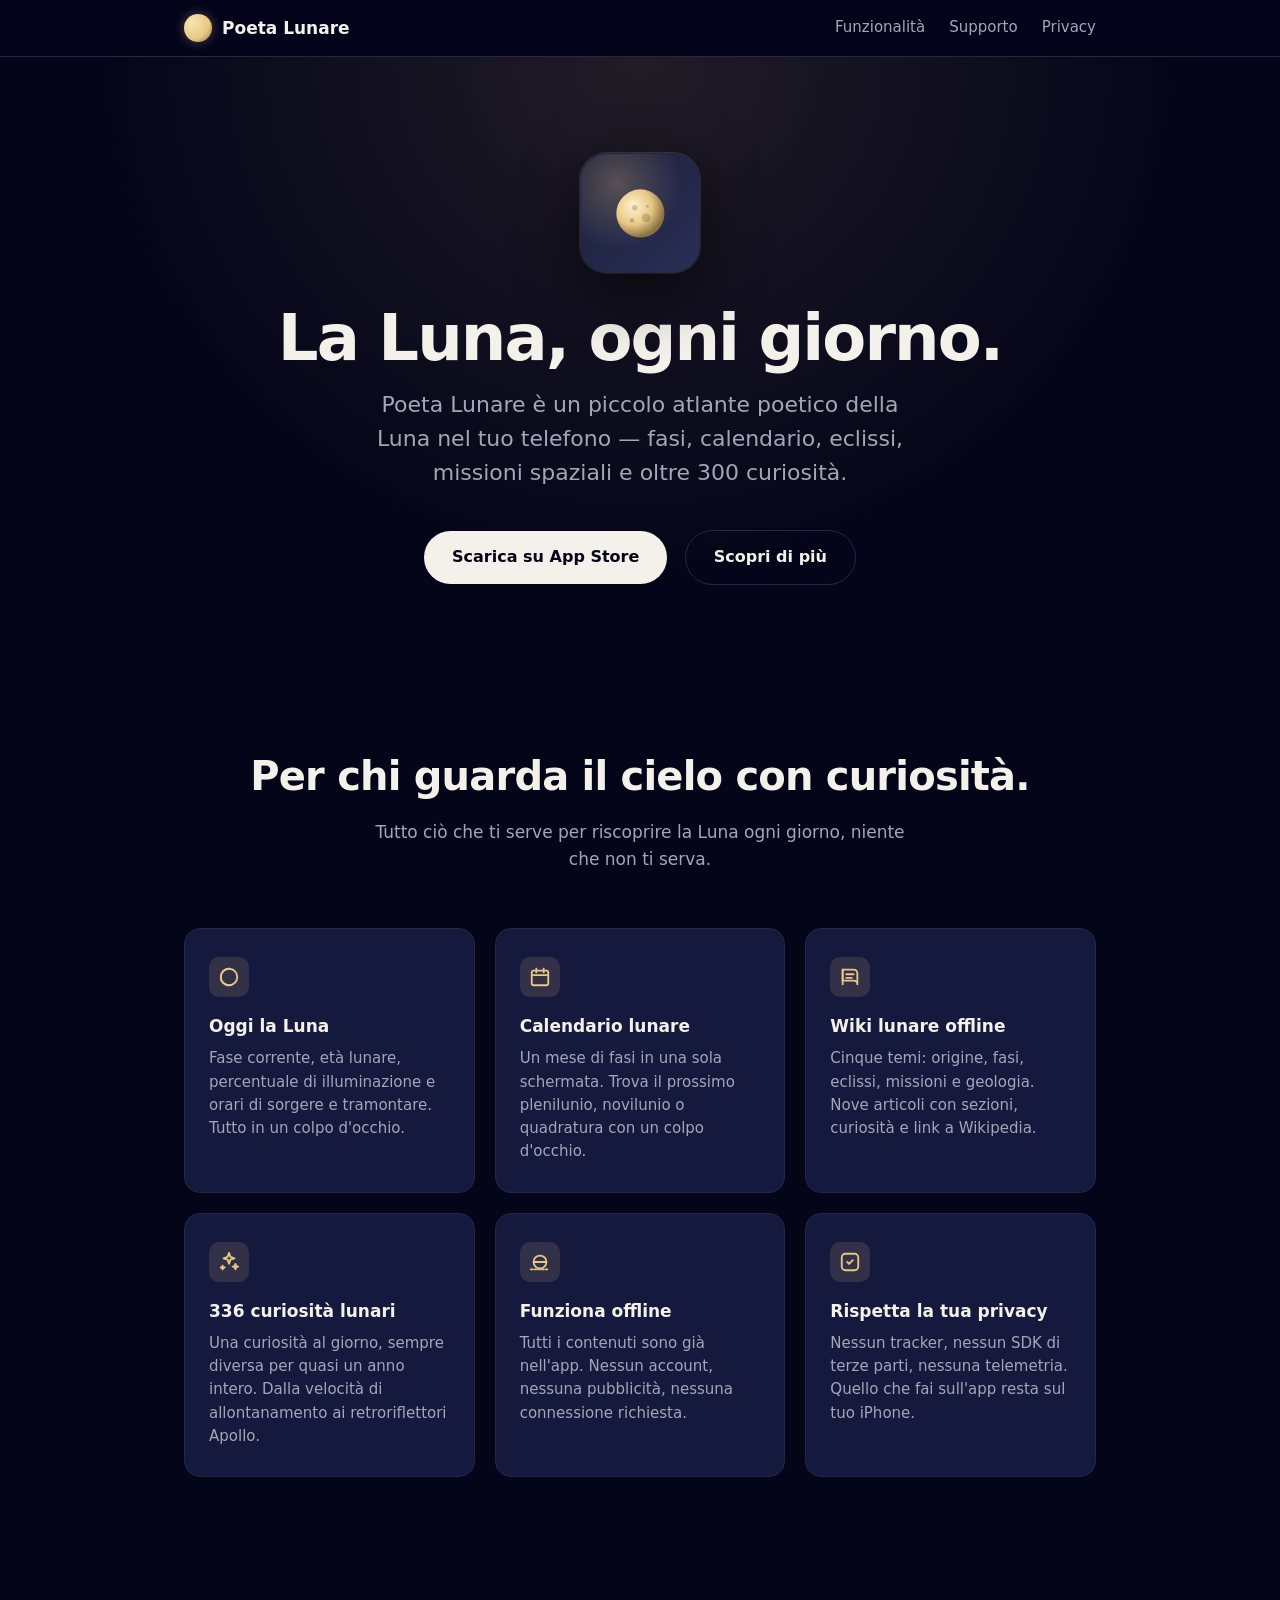
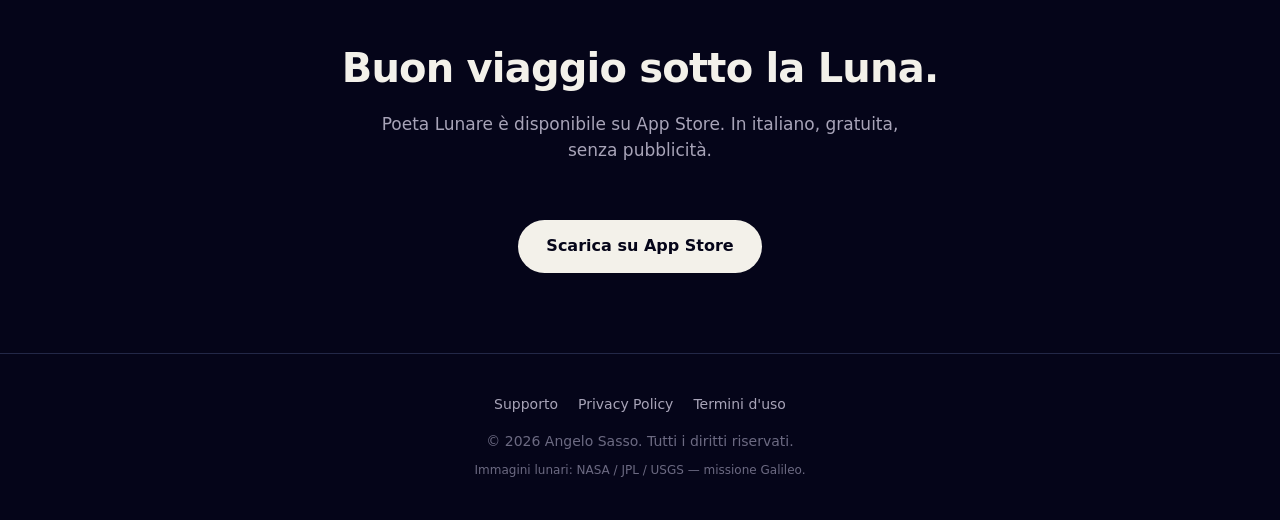
==== index.html @ 9d927cf0 "Add files via upload" ====
<!DOCTYPE html>
<html lang="it">
<head>
  <meta charset="utf-8">
  <meta name="viewport" content="width=device-width,initial-scale=1">
  <meta name="theme-color" content="#050519">
  <title>Poeta Lunare — La Luna ogni giorno nel tuo telefono</title>
  <meta name="description" content="Poeta Lunare è il tuo taccuino quotidiano sulla Luna: fasi, calendario, eclissi, missioni e oltre 300 curiosità. Tutto offline, sempre in italiano.">
  <meta property="og:title" content="Poeta Lunare">
  <meta property="og:description" content="Un piccolo atlante poetico della Luna nel tuo telefono — calendario, fasi, eclissi, missioni e oltre 300 curiosità lunari.">
  <meta property="og:type" content="website">
  <link rel="icon" href="data:image/svg+xml,%3Csvg xmlns='http://www.w3.org/2000/svg' viewBox='0 0 100 100'%3E%3Crect width='100' height='100' rx='22' fill='%23050519'/%3E%3Ccircle cx='50' cy='50' r='28' fill='%23e8c785'/%3E%3Ccircle cx='62' cy='44' r='28' fill='%23050519'/%3E%3C/svg%3E">
  <link rel="stylesheet" href="style.css">
</head>
<body>

  <!-- NAV -->
  <nav class="navbar">
    <div class="navbar-inner">
      <a href="/" class="brand">
        <span class="brand-mark" aria-hidden="true"></span>
        Poeta Lunare
      </a>
      <div class="nav-links">
        <a href="#features">Funzionalità</a>
        <a href="support.html">Supporto</a>
        <a href="privacy.html">Privacy</a>
      </div>
    </div>
  </nav>

  <!-- HERO -->
  <header class="hero">
    <div class="hero-icon" aria-hidden="true">
      <svg viewBox="0 0 100 100" fill="none" xmlns="http://www.w3.org/2000/svg">
        <defs>
          <radialGradient id="moonGlow" cx="35%" cy="35%" r="65%">
            <stop offset="0%" stop-color="#fff3cd"/>
            <stop offset="60%" stop-color="#e8c785"/>
            <stop offset="100%" stop-color="#8a7340"/>
          </radialGradient>
        </defs>
        <circle cx="50" cy="50" r="34" fill="url(#moonGlow)"/>
        <circle cx="42" cy="42" r="4" fill="#0a0a1d" opacity="0.20"/>
        <circle cx="58" cy="56" r="6" fill="#0a0a1d" opacity="0.18"/>
        <circle cx="38" cy="60" r="3" fill="#0a0a1d" opacity="0.22"/>
        <circle cx="60" cy="40" r="2" fill="#0a0a1d" opacity="0.20"/>
      </svg>
    </div>
    <h1>La Luna, ogni giorno.</h1>
    <p class="tagline">
      Poeta Lunare è un piccolo atlante poetico della Luna nel tuo telefono — fasi, calendario, eclissi, missioni spaziali e oltre 300 curiosità.
    </p>
    <a href="#download" class="cta">
      Scarica su App Store
    </a>
    <a href="#features" class="cta cta-secondary">Scopri di più</a>
  </header>

  <!-- FEATURES -->
  <section id="features">
    <div class="container">
      <h2 class="section-title">Per chi guarda il cielo con curiosità.</h2>
      <p class="section-subtitle">
        Tutto ciò che ti serve per riscoprire la Luna ogni giorno, niente che non ti serva.
      </p>

      <div class="features">

        <div class="feature">
          <div class="feature-icon">
            <svg width="22" height="22" viewBox="0 0 24 24" fill="none" stroke="currentColor" stroke-width="2" stroke-linecap="round" stroke-linejoin="round">
              <circle cx="12" cy="12" r="9"/>
              <path d="M12 3a9 9 0 0 0 0 18 9 9 0 0 1 0-18z" fill="currentColor"/>
            </svg>
          </div>
          <h3>Oggi la Luna</h3>
          <p>Fase corrente, età lunare, percentuale di illuminazione e orari di sorgere e tramontare. Tutto in un colpo d'occhio.</p>
        </div>

        <div class="feature">
          <div class="feature-icon">
            <svg width="22" height="22" viewBox="0 0 24 24" fill="none" stroke="currentColor" stroke-width="2" stroke-linecap="round" stroke-linejoin="round">
              <rect x="3" y="5" width="18" height="16" rx="2"/>
              <path d="M3 10h18"/>
              <path d="M8 3v4M16 3v4"/>
            </svg>
          </div>
          <h3>Calendario lunare</h3>
          <p>Un mese di fasi in una sola schermata. Trova il prossimo plenilunio, novilunio o quadratura con un colpo d'occhio.</p>
        </div>

        <div class="feature">
          <div class="feature-icon">
            <svg width="22" height="22" viewBox="0 0 24 24" fill="none" stroke="currentColor" stroke-width="2" stroke-linecap="round" stroke-linejoin="round">
              <path d="M4 4h12a4 4 0 0 1 4 4v12a4 4 0 0 0-4-4H4z"/>
              <path d="M4 4v16"/>
              <path d="M8 9h8M8 13h6"/>
            </svg>
          </div>
          <h3>Wiki lunare offline</h3>
          <p>Cinque temi: origine, fasi, eclissi, missioni e geologia. Nove articoli con sezioni, curiosità e link a Wikipedia.</p>
        </div>

        <div class="feature">
          <div class="feature-icon">
            <svg width="22" height="22" viewBox="0 0 24 24" fill="none" stroke="currentColor" stroke-width="2" stroke-linecap="round" stroke-linejoin="round">
              <path d="M12 2l1.5 4.5L18 8l-4.5 1.5L12 14l-1.5-4.5L6 8l4.5-1.5z"/>
              <path d="M19 14l0.8 2.4L22 17l-2.2 0.6L19 20l-0.8-2.4L16 17l2.2-0.6z"/>
              <path d="M5 16l0.6 1.8L7.4 18l-1.8 0.6L5 20l-0.6-1.4L3 18l1.6-0.2z"/>
            </svg>
          </div>
          <h3>336 curiosità lunari</h3>
          <p>Una curiosità al giorno, sempre diversa per quasi un anno intero. Dalla velocità di allontanamento ai retroriflettori Apollo.</p>
        </div>

        <div class="feature">
          <div class="feature-icon">
            <svg width="22" height="22" viewBox="0 0 24 24" fill="none" stroke="currentColor" stroke-width="2" stroke-linecap="round" stroke-linejoin="round">
              <path d="M5 12h14M5 12a7 7 0 0 1 14 0M5 12a7 7 0 0 0 14 0"/>
              <line x1="2" y1="20" x2="22" y2="20" stroke-dasharray="2 2"/>
            </svg>
          </div>
          <h3>Funziona offline</h3>
          <p>Tutti i contenuti sono già nell'app. Nessun account, nessuna pubblicità, nessuna connessione richiesta.</p>
        </div>

        <div class="feature">
          <div class="feature-icon">
            <svg width="22" height="22" viewBox="0 0 24 24" fill="none" stroke="currentColor" stroke-width="2" stroke-linecap="round" stroke-linejoin="round">
              <rect x="3" y="3" width="18" height="18" rx="4"/>
              <path d="M9 12l2 2 4-4"/>
            </svg>
          </div>
          <h3>Rispetta la tua privacy</h3>
          <p>Nessun tracker, nessun SDK di terze parti, nessuna telemetria. Quello che fai sull'app resta sul tuo iPhone.</p>
        </div>

      </div>
    </div>
  </section>

  <!-- DOWNLOAD -->
  <section id="download" style="text-align:center;">
    <div class="container-narrow">
      <h2 class="section-title">Buon viaggio sotto la Luna.</h2>
      <p class="section-subtitle">
        Poeta Lunare è disponibile su App Store. In italiano, gratuita, senza pubblicità.
      </p>
      <a href="#" class="cta" id="appstore-link">
        Scarica su App Store
      </a>
    </div>
  </section>

  <!-- FOOTER -->
  <footer>
    <div class="footer-links">
      <a href="support.html">Supporto</a>
      <a href="privacy.html">Privacy Policy</a>
      <a href="terms.html">Termini d'uso</a>
    </div>
    <div>© 2026 Angelo Sasso. Tutti i diritti riservati.</div>
    <div style="margin-top:8px;font-size:12px;">Immagini lunari: NASA / JPL / USGS — missione Galileo.</div>
  </footer>

</body>
</html>
---- style.css ----
/* Poeta Lunare — shared stylesheet
   Tema dark "cielo notturno". Font di sistema per resa nativa. */

:root {
  --bg:        #050519;
  --bg-soft:   #0a0c25;
  --bg-card:   #15193D;
  --border:    #232847;
  --text:      #f3f1ea;
  --text-dim:  #a8a4b8;
  --text-mute: #6c6a82;
  --accent:    #e8c785;   /* oro chiaro come la Luna piena */
  --accent-2:  #b8c5d6;   /* argento freddo (chiaro di Luna) */
  --accent-3:  #c97a64;   /* rosso "luna di sangue" */
  --radius:    16px;
  --radius-sm: 10px;
}

* { box-sizing: border-box; }

html, body {
  margin: 0;
  padding: 0;
  background: var(--bg);
  color: var(--text);
  font-family: -apple-system, BlinkMacSystemFont, "SF Pro Text",
               "Helvetica Neue", system-ui, sans-serif;
  font-size: 17px;
  line-height: 1.55;
  -webkit-font-smoothing: antialiased;
  -moz-osx-font-smoothing: grayscale;
}

a {
  color: var(--accent);
  text-decoration: none;
  transition: opacity 0.15s ease;
}
a:hover { opacity: 0.75; }

/* ───────────────  Layout  ─────────────── */

.container {
  max-width: 960px;
  margin: 0 auto;
  padding: 0 24px;
}

.container-narrow {
  max-width: 680px;
  margin: 0 auto;
  padding: 0 24px;
}

/* ───────────────  Navbar  ─────────────── */

.navbar {
  position: sticky;
  top: 0;
  z-index: 10;
  background: rgba(5, 5, 25, 0.78);
  backdrop-filter: saturate(180%) blur(20px);
  -webkit-backdrop-filter: saturate(180%) blur(20px);
  border-bottom: 1px solid var(--border);
}

.navbar-inner {
  display: flex;
  align-items: center;
  justify-content: space-between;
  padding: 14px 24px;
  max-width: 960px;
  margin: 0 auto;
}

.brand {
  display: flex;
  align-items: center;
  gap: 10px;
  font-weight: 700;
  font-size: 17px;
  color: var(--text);
}
.brand:hover { opacity: 1; }

.brand-mark {
  width: 28px; height: 28px;
  border-radius: 50%;
  background: radial-gradient(circle at 30% 30%,
                              #f8e5b0,
                              var(--accent) 60%,
                              #8a7340 100%);
  display: inline-flex;
  align-items: center;
  justify-content: center;
  box-shadow: 0 0 12px rgba(232, 199, 133, 0.35);
}

.nav-links {
  display: flex;
  gap: 24px;
  font-size: 15px;
}
.nav-links a {
  color: var(--text-dim);
  font-weight: 500;
}
.nav-links a:hover { color: var(--text); opacity: 1; }

/* ───────────────  Hero  ─────────────── */

.hero {
  padding: 96px 24px 80px;
  text-align: center;
  background: radial-gradient(ellipse at center top,
                              rgba(232, 199, 133, 0.12),
                              transparent 60%);
}

.hero-icon {
  width: 120px; height: 120px;
  margin: 0 auto 32px;
  border-radius: 27px;
  background: linear-gradient(135deg, #1a1d3a, #2a2f55);
  border: 1px solid var(--border);
  display: flex;
  align-items: center;
  justify-content: center;
  box-shadow: 0 20px 60px rgba(0, 0, 0, 0.6),
              0 0 0 1px rgba(232, 199, 133, 0.18);
  position: relative;
  overflow: hidden;
}

.hero-icon::before {
  content: '';
  position: absolute;
  inset: 0;
  background: radial-gradient(circle at 30% 25%,
                              rgba(232, 199, 133, 0.28),
                              transparent 55%);
}

.hero-icon svg {
  width: 60%; height: 60%;
  position: relative;
  z-index: 1;
}

.hero h1 {
  font-size: clamp(40px, 6vw, 64px);
  font-weight: 800;
  letter-spacing: -0.03em;
  line-height: 1.05;
  margin: 0 0 16px;
}

.hero .tagline {
  font-size: clamp(18px, 2.5vw, 22px);
  color: var(--text-dim);
  margin: 0 auto 40px;
  max-width: 560px;
}

.cta {
  display: inline-flex;
  align-items: center;
  gap: 10px;
  background: var(--text);
  color: var(--bg);
  padding: 14px 28px;
  border-radius: 999px;
  font-weight: 600;
  font-size: 16px;
  transition: transform 0.15s ease, opacity 0.15s ease;
}
.cta:hover { transform: translateY(-1px); opacity: 1; }

.cta-secondary {
  background: transparent;
  color: var(--text);
  border: 1px solid var(--border);
  margin-left: 12px;
}

/* ───────────────  Sections  ─────────────── */

section { padding: 80px 0; }

.section-title {
  font-size: clamp(28px, 4vw, 40px);
  font-weight: 700;
  letter-spacing: -0.02em;
  margin: 0 0 12px;
  text-align: center;
}

.section-subtitle {
  text-align: center;
  color: var(--text-dim);
  max-width: 560px;
  margin: 0 auto 56px;
}

/* ───────────────  Feature grid  ─────────────── */

.features {
  display: grid;
  grid-template-columns: repeat(auto-fit, minmax(260px, 1fr));
  gap: 20px;
}

.feature {
  background: var(--bg-card);
  border: 1px solid var(--border);
  border-radius: var(--radius);
  padding: 28px 24px;
  transition: border-color 0.2s ease, transform 0.2s ease;
}
.feature:hover {
  border-color: rgba(232, 199, 133, 0.40);
  transform: translateY(-2px);
}

.feature-icon {
  width: 40px; height: 40px;
  border-radius: 10px;
  background: rgba(232, 199, 133, 0.14);
  color: var(--accent);
  display: flex;
  align-items: center;
  justify-content: center;
  margin-bottom: 16px;
}

.feature h3 {
  margin: 0 0 8px;
  font-size: 17px;
  font-weight: 700;
}

.feature p {
  margin: 0;
  color: var(--text-dim);
  font-size: 15px;
}

/* ───────────────  Document pages (privacy, terms, support)  ─────────────── */

.doc {
  padding: 64px 0 96px;
}

.doc h1 {
  font-size: clamp(32px, 5vw, 44px);
  font-weight: 800;
  letter-spacing: -0.02em;
  margin: 0 0 8px;
}

.doc .updated {
  color: var(--text-mute);
  font-size: 14px;
  margin: 0 0 40px;
}

.doc h2 {
  font-size: 22px;
  font-weight: 700;
  margin: 40px 0 12px;
  letter-spacing: -0.01em;
}

.doc h3 {
  font-size: 18px;
  font-weight: 600;
  margin: 32px 0 10px;
}

.doc p, .doc li {
  color: var(--text);
  font-size: 16px;
  line-height: 1.65;
}

.doc ul { padding-left: 22px; }
.doc li { margin-bottom: 8px; }

.doc strong { color: var(--text); }

.doc-back {
  display: inline-block;
  color: var(--text-dim);
  font-size: 14px;
  margin-bottom: 24px;
}

/* ───────────────  Footer  ─────────────── */

footer {
  border-top: 1px solid var(--border);
  padding: 40px 24px;
  text-align: center;
  color: var(--text-mute);
  font-size: 14px;
}

footer .footer-links {
  display: flex;
  flex-wrap: wrap;
  justify-content: center;
  gap: 20px;
  margin-bottom: 16px;
}

footer .footer-links a {
  color: var(--text-dim);
  font-weight: 500;
}

/* ───────────────  404  ─────────────── */

.notfound {
  display: flex;
  flex-direction: column;
  align-items: center;
  justify-content: center;
  min-height: 70vh;
  text-align: center;
  padding: 40px 24px;
}

.notfound .code {
  font-size: 120px;
  font-weight: 800;
  letter-spacing: -0.05em;
  background: linear-gradient(135deg, var(--accent), var(--accent-2));
  -webkit-background-clip: text;
  -webkit-text-fill-color: transparent;
  background-clip: text;
  line-height: 1;
  margin-bottom: 16px;
}

.notfound h1 {
  font-size: 28px;
  margin: 0 0 12px;
}

.notfound p {
  color: var(--text-dim);
  margin: 0 0 32px;
}

/* ───────────────  Responsive  ─────────────── */

@media (max-width: 600px) {
  .hero { padding: 64px 20px 56px; }
  .nav-links { gap: 16px; font-size: 14px; }
  section { padding: 56px 0; }
  .cta-secondary { margin-left: 0; margin-top: 12px; }
}
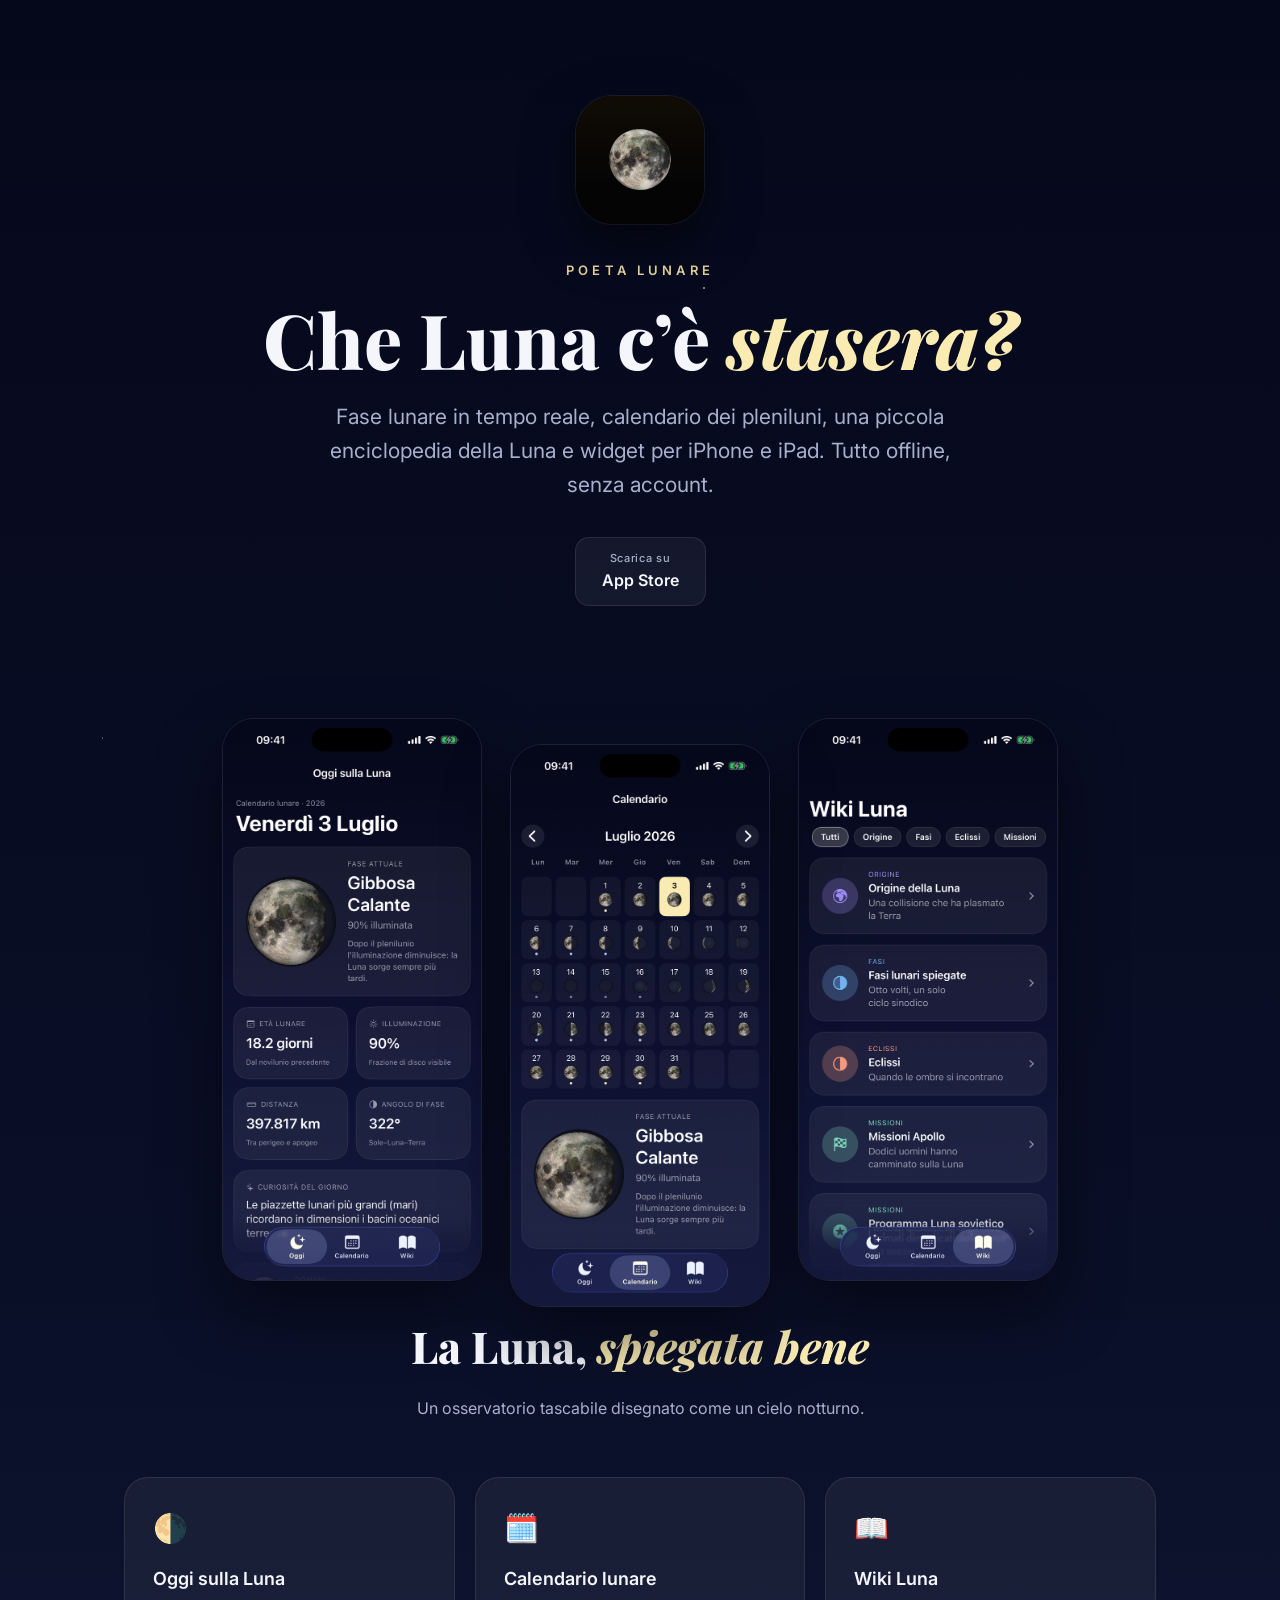
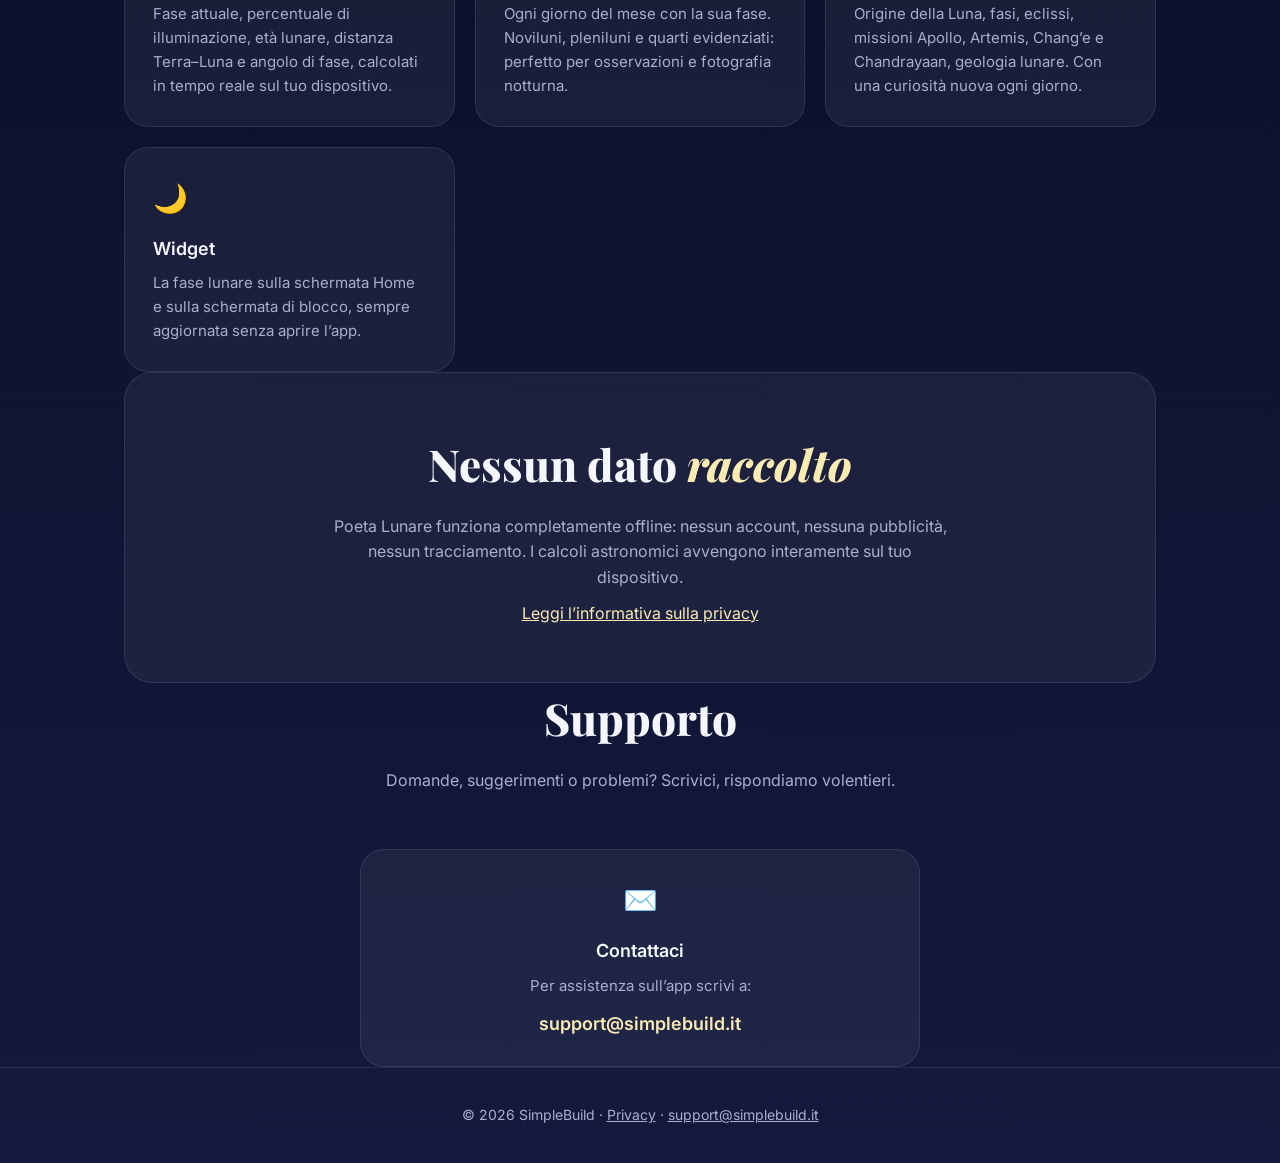
==== commit 21700a10: "Add files via upload" ====
--- a/index.html
+++ b/index.html
@@ -1,168 +1,203 @@
 <!DOCTYPE html>
 <html lang="it">
 <head>
-  <meta charset="utf-8">
-  <meta name="viewport" content="width=device-width,initial-scale=1">
-  <meta name="theme-color" content="#050519">
-  <title>Poeta Lunare — La Luna ogni giorno nel tuo telefono</title>
-  <meta name="description" content="Poeta Lunare è il tuo taccuino quotidiano sulla Luna: fasi, calendario, eclissi, missioni e oltre 300 curiosità. Tutto offline, sempre in italiano.">
-  <meta property="og:title" content="Poeta Lunare">
-  <meta property="og:description" content="Un piccolo atlante poetico della Luna nel tuo telefono — calendario, fasi, eclissi, missioni e oltre 300 curiosità lunari.">
-  <meta property="og:type" content="website">
-  <link rel="icon" href="data:image/svg+xml,%3Csvg xmlns='http://www.w3.org/2000/svg' viewBox='0 0 100 100'%3E%3Crect width='100' height='100' rx='22' fill='%23050519'/%3E%3Ccircle cx='50' cy='50' r='28' fill='%23e8c785'/%3E%3Ccircle cx='62' cy='44' r='28' fill='%23050519'/%3E%3C/svg%3E">
-  <link rel="stylesheet" href="style.css">
+  <meta charset="UTF-8">
+  <meta name="viewport" content="width=device-width, initial-scale=1.0">
+  <title>Poeta Lunare — Fasi della Luna, calendario e widget</title>
+  <meta name="description" content="Poeta Lunare: che Luna c'è stasera? Fase lunare in tempo reale, calendario dei pleniluni, wiki della Luna e widget. Tutto offline, senza account.">
+  <link rel="icon" type="image/png" href="assets/favicon.png">
+  <link rel="apple-touch-icon" href="assets/apple-touch-icon.png">
+  <meta property="og:title" content="Poeta Lunare — Fasi della Luna">
+  <meta property="og:description" content="Fase lunare in tempo reale, calendario, wiki e widget. Tutto offline.">
+  <meta property="og:image" content="assets/icon-1024.png">
+  <link rel="preconnect" href="https://fonts.googleapis.com">
+  <link rel="preconnect" href="https://fonts.gstatic.com" crossorigin>
+  <link href="https://fonts.googleapis.com/css2?family=Playfair+Display:ital,wght@0,700;0,800;1,700&family=Inter:wght@400;500;600&display=swap" rel="stylesheet">
+  <style>
+    :root {
+      --bg-0: #05081a;
+      --bg-1: #141a3d;
+      --card: rgba(255, 255, 255, 0.055);
+      --stroke: rgba(255, 255, 255, 0.09);
+      --text: #f4f6fc;
+      --muted: #a8b0cd;
+      --gold: #faebb3;
+      --gold-dim: #decd96;
+    }
+    * { margin: 0; padding: 0; box-sizing: border-box; }
+    html { scroll-behavior: smooth; }
+    body {
+      font-family: "Inter", -apple-system, BlinkMacSystemFont, sans-serif;
+      background: linear-gradient(180deg, var(--bg-0) 0%, #0a0f28 45%, var(--bg-1) 100%);
+      color: var(--text);
+      line-height: 1.6;
+      overflow-x: hidden;
+    }
+    .stars {
+      position: fixed; inset: 0; pointer-events: none; z-index: 0;
+      background-image:
+        radial-gradient(1px 1px at 12% 18%, rgba(255,255,255,.55) 50%, transparent 51%),
+        radial-gradient(1px 1px at 78% 9%, rgba(255,255,255,.4) 50%, transparent 51%),
+        radial-gradient(2px 2px at 55% 32%, rgba(250,235,179,.5) 50%, transparent 51%),
+        radial-gradient(1px 1px at 30% 58%, rgba(255,255,255,.35) 50%, transparent 51%),
+        radial-gradient(1px 1px at 90% 44%, rgba(255,255,255,.45) 50%, transparent 51%),
+        radial-gradient(2px 2px at 8% 82%, rgba(255,255,255,.3) 50%, transparent 51%),
+        radial-gradient(1px 1px at 66% 71%, rgba(255,255,255,.4) 50%, transparent 51%),
+        radial-gradient(1px 1px at 42% 91%, rgba(250,235,179,.4) 50%, transparent 51%);
+    }
+    main, header, footer { position: relative; z-index: 1; }
+    .wrap { max-width: 1080px; margin: 0 auto; padding: 0 24px; }
+
+    /* Hero */
+    .hero { text-align: center; padding: 96px 0 72px; }
+    .hero img.icon {
+      width: 128px; height: 128px; border-radius: 28.5%;
+      box-shadow: 0 18px 50px rgba(0, 0, 0, .55), 0 0 0 1px var(--stroke);
+      margin-bottom: 28px;
+    }
+    .kicker {
+      font-size: 13px; font-weight: 600; letter-spacing: .32em;
+      text-transform: uppercase; color: var(--gold-dim); margin-bottom: 18px;
+    }
+    h1 {
+      font-family: "Playfair Display", Georgia, serif;
+      font-weight: 800; font-size: clamp(42px, 7vw, 76px);
+      line-height: 1.08; margin-bottom: 20px;
+    }
+    h1 em { font-style: italic; color: var(--gold); }
+    .tagline { font-size: clamp(17px, 2.4vw, 21px); color: var(--muted); max-width: 640px; margin: 0 auto 36px; }
+    .store-badge {
+      display: inline-block; border: 1px solid var(--stroke); border-radius: 14px;
+      padding: 12px 26px; color: var(--text); text-decoration: none;
+      background: var(--card); font-weight: 600; font-size: 16px;
+      transition: background .2s, transform .2s;
+    }
+    .store-badge:hover { background: rgba(255,255,255,.12); transform: translateY(-1px); }
+    .store-badge small { display: block; font-size: 11px; font-weight: 500; color: var(--muted); letter-spacing: .06em; }
+
+    /* Screenshots */
+    .shots { display: flex; gap: 28px; justify-content: center; flex-wrap: wrap; padding: 40px 0 30px; }
+    .shots img {
+      width: 260px; max-width: 78vw; border-radius: 32px;
+      border: 1px solid var(--stroke);
+      box-shadow: 0 30px 60px rgba(0, 0, 0, .5);
+    }
+    .shots img:nth-child(2) { transform: translateY(26px); }
+
+    /* Sections */
+    section { padding: 88px 0; }
+    h2 {
+      font-family: "Playfair Display", Georgia, serif;
+      font-weight: 800; font-size: clamp(30px, 4.6vw, 44px);
+      text-align: center; margin-bottom: 14px;
+    }
+    h2 em { font-style: italic; color: var(--gold); }
+    .section-sub { text-align: center; color: var(--muted); max-width: 560px; margin: 0 auto 56px; }
+
+    .grid { display: grid; grid-template-columns: repeat(auto-fit, minmax(250px, 1fr)); gap: 20px; }
+    .card {
+      background: var(--card); border: 1px solid var(--stroke);
+      border-radius: 24px; padding: 28px;
+    }
+    .card .emoji { font-size: 28px; display: block; margin-bottom: 14px; }
+    .card h3 { font-size: 18px; font-weight: 600; margin-bottom: 8px; }
+    .card p { font-size: 15px; color: var(--muted); }
+
+    /* Privacy band */
+    .band {
+      text-align: center; background: var(--card); border: 1px solid var(--stroke);
+      border-radius: 28px; padding: 56px 32px;
+    }
+    .band p { color: var(--muted); max-width: 620px; margin: 10px auto 0; }
+    .band a { color: var(--gold); }
+
+    /* Support */
+    #supporto .card { text-align: center; max-width: 560px; margin: 0 auto; }
+    #supporto a.mail {
+      display: inline-block; margin-top: 12px; color: var(--gold);
+      font-weight: 600; text-decoration: none; font-size: 18px;
+    }
+    #supporto a.mail:hover { text-decoration: underline; }
+
+    footer {
+      border-top: 1px solid var(--stroke);
+      padding: 36px 24px; text-align: center;
+      color: var(--muted); font-size: 14px;
+    }
+    footer a { color: var(--muted); }
+  </style>
 </head>
 <body>
-
-  <!-- NAV -->
-  <nav class="navbar">
-    <div class="navbar-inner">
-      <a href="/" class="brand">
-        <span class="brand-mark" aria-hidden="true"></span>
-        Poeta Lunare
-      </a>
-      <div class="nav-links">
-        <a href="#features">Funzionalità</a>
-        <a href="support.html">Supporto</a>
-        <a href="privacy.html">Privacy</a>
+  <div class="stars" aria-hidden="true"></div>
+
+  <header class="hero wrap">
+    <img class="icon" src="assets/icon-1024.png" alt="Icona di Poeta Lunare">
+    <p class="kicker">Poeta Lunare</p>
+    <h1>Che Luna c’è <em>stasera?</em></h1>
+    <p class="tagline">Fase lunare in tempo reale, calendario dei pleniluni, una piccola enciclopedia della Luna e widget per iPhone e iPad. Tutto offline, senza account.</p>
+    <!-- Sostituisci # con il link dell'app quando è pubblicata -->
+    <a class="store-badge" href="#" aria-label="Scarica su App Store">
+      <small>Scarica su</small>
+      App Store
+    </a>
+  </header>
+
+  <main>
+    <div class="wrap shots">
+      <img src="assets/screen-oggi.png" alt="Schermata Oggi: fase lunare attuale con dati astronomici" loading="lazy">
+      <img src="assets/screen-calendario.png" alt="Calendario lunare mensile con le fasi evidenziate" loading="lazy">
+      <img src="assets/screen-wiki.png" alt="Wiki Luna: articoli sulla Luna sempre disponibili offline" loading="lazy">
+    </div>
+
+    <section class="wrap" id="funzioni">
+      <h2>La Luna, <em>spiegata bene</em></h2>
+      <p class="section-sub">Un osservatorio tascabile disegnato come un cielo notturno.</p>
+      <div class="grid">
+        <div class="card">
+          <span class="emoji">🌗</span>
+          <h3>Oggi sulla Luna</h3>
+          <p>Fase attuale, percentuale di illuminazione, età lunare, distanza Terra–Luna e angolo di fase, calcolati in tempo reale sul tuo dispositivo.</p>
+        </div>
+        <div class="card">
+          <span class="emoji">🗓️</span>
+          <h3>Calendario lunare</h3>
+          <p>Ogni giorno del mese con la sua fase. Noviluni, pleniluni e quarti evidenziati: perfetto per osservazioni e fotografia notturna.</p>
+        </div>
+        <div class="card">
+          <span class="emoji">📖</span>
+          <h3>Wiki Luna</h3>
+          <p>Origine della Luna, fasi, eclissi, missioni Apollo, Artemis, Chang’e e Chandrayaan, geologia lunare. Con una curiosità nuova ogni giorno.</p>
+        </div>
+        <div class="card">
+          <span class="emoji">🌙</span>
+          <h3>Widget</h3>
+          <p>La fase lunare sulla schermata Home e sulla schermata di blocco, sempre aggiornata senza aprire l’app.</p>
+        </div>
       </div>
-    </div>
-  </nav>
-
-  <!-- HERO -->
-  <header class="hero">
-    <div class="hero-icon" aria-hidden="true">
-      <svg viewBox="0 0 100 100" fill="none" xmlns="http://www.w3.org/2000/svg">
-        <defs>
-          <radialGradient id="moonGlow" cx="35%" cy="35%" r="65%">
-            <stop offset="0%" stop-color="#fff3cd"/>
-            <stop offset="60%" stop-color="#e8c785"/>
-            <stop offset="100%" stop-color="#8a7340"/>
-          </radialGradient>
-        </defs>
-        <circle cx="50" cy="50" r="34" fill="url(#moonGlow)"/>
-        <circle cx="42" cy="42" r="4" fill="#0a0a1d" opacity="0.20"/>
-        <circle cx="58" cy="56" r="6" fill="#0a0a1d" opacity="0.18"/>
-        <circle cx="38" cy="60" r="3" fill="#0a0a1d" opacity="0.22"/>
-        <circle cx="60" cy="40" r="2" fill="#0a0a1d" opacity="0.20"/>
-      </svg>
-    </div>
-    <h1>La Luna, ogni giorno.</h1>
-    <p class="tagline">
-      Poeta Lunare è un piccolo atlante poetico della Luna nel tuo telefono — fasi, calendario, eclissi, missioni spaziali e oltre 300 curiosità.
-    </p>
-    <a href="#download" class="cta">
-      Scarica su App Store
-    </a>
-    <a href="#features" class="cta cta-secondary">Scopri di più</a>
-  </header>
-
-  <!-- FEATURES -->
-  <section id="features">
-    <div class="container">
-      <h2 class="section-title">Per chi guarda il cielo con curiosità.</h2>
-      <p class="section-subtitle">
-        Tutto ciò che ti serve per riscoprire la Luna ogni giorno, niente che non ti serva.
-      </p>
-
-      <div class="features">
-
-        <div class="feature">
-          <div class="feature-icon">
-            <svg width="22" height="22" viewBox="0 0 24 24" fill="none" stroke="currentColor" stroke-width="2" stroke-linecap="round" stroke-linejoin="round">
-              <circle cx="12" cy="12" r="9"/>
-              <path d="M12 3a9 9 0 0 0 0 18 9 9 0 0 1 0-18z" fill="currentColor"/>
-            </svg>
-          </div>
-          <h3>Oggi la Luna</h3>
-          <p>Fase corrente, età lunare, percentuale di illuminazione e orari di sorgere e tramontare. Tutto in un colpo d'occhio.</p>
-        </div>
-
-        <div class="feature">
-          <div class="feature-icon">
-            <svg width="22" height="22" viewBox="0 0 24 24" fill="none" stroke="currentColor" stroke-width="2" stroke-linecap="round" stroke-linejoin="round">
-              <rect x="3" y="5" width="18" height="16" rx="2"/>
-              <path d="M3 10h18"/>
-              <path d="M8 3v4M16 3v4"/>
-            </svg>
-          </div>
-          <h3>Calendario lunare</h3>
-          <p>Un mese di fasi in una sola schermata. Trova il prossimo plenilunio, novilunio o quadratura con un colpo d'occhio.</p>
-        </div>
-
-        <div class="feature">
-          <div class="feature-icon">
-            <svg width="22" height="22" viewBox="0 0 24 24" fill="none" stroke="currentColor" stroke-width="2" stroke-linecap="round" stroke-linejoin="round">
-              <path d="M4 4h12a4 4 0 0 1 4 4v12a4 4 0 0 0-4-4H4z"/>
-              <path d="M4 4v16"/>
-              <path d="M8 9h8M8 13h6"/>
-            </svg>
-          </div>
-          <h3>Wiki lunare offline</h3>
-          <p>Cinque temi: origine, fasi, eclissi, missioni e geologia. Nove articoli con sezioni, curiosità e link a Wikipedia.</p>
-        </div>
-
-        <div class="feature">
-          <div class="feature-icon">
-            <svg width="22" height="22" viewBox="0 0 24 24" fill="none" stroke="currentColor" stroke-width="2" stroke-linecap="round" stroke-linejoin="round">
-              <path d="M12 2l1.5 4.5L18 8l-4.5 1.5L12 14l-1.5-4.5L6 8l4.5-1.5z"/>
-              <path d="M19 14l0.8 2.4L22 17l-2.2 0.6L19 20l-0.8-2.4L16 17l2.2-0.6z"/>
-              <path d="M5 16l0.6 1.8L7.4 18l-1.8 0.6L5 20l-0.6-1.4L3 18l1.6-0.2z"/>
-            </svg>
-          </div>
-          <h3>336 curiosità lunari</h3>
-          <p>Una curiosità al giorno, sempre diversa per quasi un anno intero. Dalla velocità di allontanamento ai retroriflettori Apollo.</p>
-        </div>
-
-        <div class="feature">
-          <div class="feature-icon">
-            <svg width="22" height="22" viewBox="0 0 24 24" fill="none" stroke="currentColor" stroke-width="2" stroke-linecap="round" stroke-linejoin="round">
-              <path d="M5 12h14M5 12a7 7 0 0 1 14 0M5 12a7 7 0 0 0 14 0"/>
-              <line x1="2" y1="20" x2="22" y2="20" stroke-dasharray="2 2"/>
-            </svg>
-          </div>
-          <h3>Funziona offline</h3>
-          <p>Tutti i contenuti sono già nell'app. Nessun account, nessuna pubblicità, nessuna connessione richiesta.</p>
-        </div>
-
-        <div class="feature">
-          <div class="feature-icon">
-            <svg width="22" height="22" viewBox="0 0 24 24" fill="none" stroke="currentColor" stroke-width="2" stroke-linecap="round" stroke-linejoin="round">
-              <rect x="3" y="3" width="18" height="18" rx="4"/>
-              <path d="M9 12l2 2 4-4"/>
-            </svg>
-          </div>
-          <h3>Rispetta la tua privacy</h3>
-          <p>Nessun tracker, nessun SDK di terze parti, nessuna telemetria. Quello che fai sull'app resta sul tuo iPhone.</p>
-        </div>
-
+    </section>
+
+    <section class="wrap" id="privacy">
+      <div class="band">
+        <h2>Nessun dato <em>raccolto</em></h2>
+        <p>Poeta Lunare funziona completamente offline: nessun account, nessuna pubblicità, nessun tracciamento. I calcoli astronomici avvengono interamente sul tuo dispositivo.</p>
+        <p><a href="privacy.html">Leggi l’informativa sulla privacy</a></p>
       </div>
-    </div>
-  </section>
-
-  <!-- DOWNLOAD -->
-  <section id="download" style="text-align:center;">
-    <div class="container-narrow">
-      <h2 class="section-title">Buon viaggio sotto la Luna.</h2>
-      <p class="section-subtitle">
-        Poeta Lunare è disponibile su App Store. In italiano, gratuita, senza pubblicità.
-      </p>
-      <a href="#" class="cta" id="appstore-link">
-        Scarica su App Store
-      </a>
-    </div>
-  </section>
-
-  <!-- FOOTER -->
+    </section>
+
+    <section class="wrap" id="supporto">
+      <h2>Supporto</h2>
+      <p class="section-sub">Domande, suggerimenti o problemi? Scrivici, rispondiamo volentieri.</p>
+      <div class="card">
+        <span class="emoji">✉️</span>
+        <h3>Contattaci</h3>
+        <p>Per assistenza sull’app scrivi a:</p>
+        <a class="mail" href="mailto:support@simplebuild.it">support@simplebuild.it</a>
+      </div>
+    </section>
+  </main>
+
   <footer>
-    <div class="footer-links">
-      <a href="support.html">Supporto</a>
-      <a href="privacy.html">Privacy Policy</a>
-      <a href="terms.html">Termini d'uso</a>
-    </div>
-    <div>© 2026 Angelo Sasso. Tutti i diritti riservati.</div>
-    <div style="margin-top:8px;font-size:12px;">Immagini lunari: NASA / JPL / USGS — missione Galileo.</div>
+    <p>© 2026 SimpleBuild · <a href="privacy.html">Privacy</a> · <a href="mailto:support@simplebuild.it">support@simplebuild.it</a></p>
   </footer>
-
 </body>
 </html>
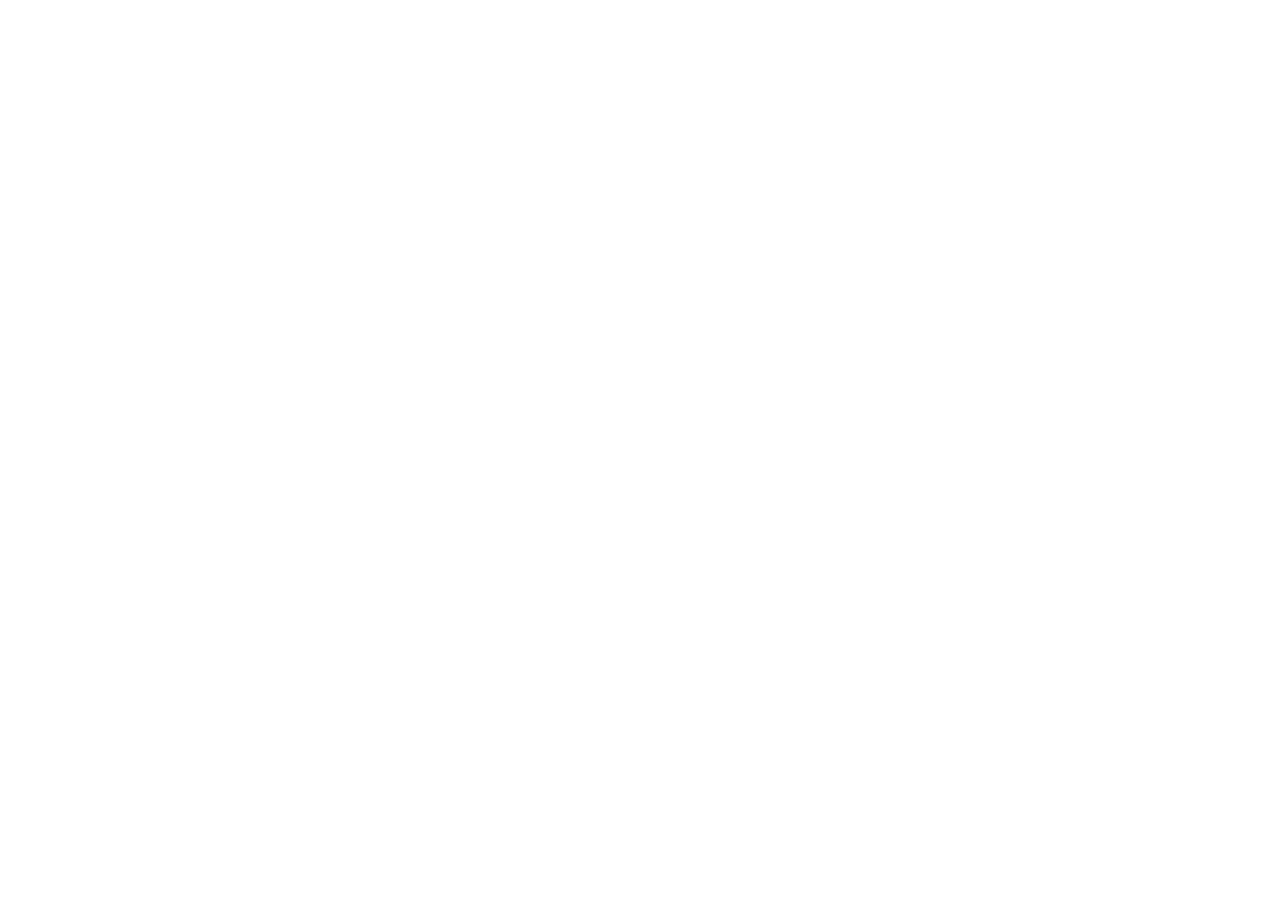
==== commit 4a62bf05: "Rinvio a simplebuild.it/PoetaLunare" ====
--- a/index.html
+++ b/index.html
@@ -1,203 +1,14 @@
-<!DOCTYPE html>
+<!doctype html>
 <html lang="it">
 <head>
-  <meta charset="UTF-8">
-  <meta name="viewport" content="width=device-width, initial-scale=1.0">
-  <title>Poeta Lunare — Fasi della Luna, calendario e widget</title>
-  <meta name="description" content="Poeta Lunare: che Luna c'è stasera? Fase lunare in tempo reale, calendario dei pleniluni, wiki della Luna e widget. Tutto offline, senza account.">
-  <link rel="icon" type="image/png" href="assets/favicon.png">
-  <link rel="apple-touch-icon" href="assets/apple-touch-icon.png">
-  <meta property="og:title" content="Poeta Lunare — Fasi della Luna">
-  <meta property="og:description" content="Fase lunare in tempo reale, calendario, wiki e widget. Tutto offline.">
-  <meta property="og:image" content="assets/icon-1024.png">
-  <link rel="preconnect" href="https://fonts.googleapis.com">
-  <link rel="preconnect" href="https://fonts.gstatic.com" crossorigin>
-  <link href="https://fonts.googleapis.com/css2?family=Playfair+Display:ital,wght@0,700;0,800;1,700&family=Inter:wght@400;500;600&display=swap" rel="stylesheet">
-  <style>
-    :root {
-      --bg-0: #05081a;
-      --bg-1: #141a3d;
-      --card: rgba(255, 255, 255, 0.055);
-      --stroke: rgba(255, 255, 255, 0.09);
-      --text: #f4f6fc;
-      --muted: #a8b0cd;
-      --gold: #faebb3;
-      --gold-dim: #decd96;
-    }
-    * { margin: 0; padding: 0; box-sizing: border-box; }
-    html { scroll-behavior: smooth; }
-    body {
-      font-family: "Inter", -apple-system, BlinkMacSystemFont, sans-serif;
-      background: linear-gradient(180deg, var(--bg-0) 0%, #0a0f28 45%, var(--bg-1) 100%);
-      color: var(--text);
-      line-height: 1.6;
-      overflow-x: hidden;
-    }
-    .stars {
-      position: fixed; inset: 0; pointer-events: none; z-index: 0;
-      background-image:
-        radial-gradient(1px 1px at 12% 18%, rgba(255,255,255,.55) 50%, transparent 51%),
-        radial-gradient(1px 1px at 78% 9%, rgba(255,255,255,.4) 50%, transparent 51%),
-        radial-gradient(2px 2px at 55% 32%, rgba(250,235,179,.5) 50%, transparent 51%),
-        radial-gradient(1px 1px at 30% 58%, rgba(255,255,255,.35) 50%, transparent 51%),
-        radial-gradient(1px 1px at 90% 44%, rgba(255,255,255,.45) 50%, transparent 51%),
-        radial-gradient(2px 2px at 8% 82%, rgba(255,255,255,.3) 50%, transparent 51%),
-        radial-gradient(1px 1px at 66% 71%, rgba(255,255,255,.4) 50%, transparent 51%),
-        radial-gradient(1px 1px at 42% 91%, rgba(250,235,179,.4) 50%, transparent 51%);
-    }
-    main, header, footer { position: relative; z-index: 1; }
-    .wrap { max-width: 1080px; margin: 0 auto; padding: 0 24px; }
-
-    /* Hero */
-    .hero { text-align: center; padding: 96px 0 72px; }
-    .hero img.icon {
-      width: 128px; height: 128px; border-radius: 28.5%;
-      box-shadow: 0 18px 50px rgba(0, 0, 0, .55), 0 0 0 1px var(--stroke);
-      margin-bottom: 28px;
-    }
-    .kicker {
-      font-size: 13px; font-weight: 600; letter-spacing: .32em;
-      text-transform: uppercase; color: var(--gold-dim); margin-bottom: 18px;
-    }
-    h1 {
-      font-family: "Playfair Display", Georgia, serif;
-      font-weight: 800; font-size: clamp(42px, 7vw, 76px);
-      line-height: 1.08; margin-bottom: 20px;
-    }
-    h1 em { font-style: italic; color: var(--gold); }
-    .tagline { font-size: clamp(17px, 2.4vw, 21px); color: var(--muted); max-width: 640px; margin: 0 auto 36px; }
-    .store-badge {
-      display: inline-block; border: 1px solid var(--stroke); border-radius: 14px;
-      padding: 12px 26px; color: var(--text); text-decoration: none;
-      background: var(--card); font-weight: 600; font-size: 16px;
-      transition: background .2s, transform .2s;
-    }
-    .store-badge:hover { background: rgba(255,255,255,.12); transform: translateY(-1px); }
-    .store-badge small { display: block; font-size: 11px; font-weight: 500; color: var(--muted); letter-spacing: .06em; }
-
-    /* Screenshots */
-    .shots { display: flex; gap: 28px; justify-content: center; flex-wrap: wrap; padding: 40px 0 30px; }
-    .shots img {
-      width: 260px; max-width: 78vw; border-radius: 32px;
-      border: 1px solid var(--stroke);
-      box-shadow: 0 30px 60px rgba(0, 0, 0, .5);
-    }
-    .shots img:nth-child(2) { transform: translateY(26px); }
-
-    /* Sections */
-    section { padding: 88px 0; }
-    h2 {
-      font-family: "Playfair Display", Georgia, serif;
-      font-weight: 800; font-size: clamp(30px, 4.6vw, 44px);
-      text-align: center; margin-bottom: 14px;
-    }
-    h2 em { font-style: italic; color: var(--gold); }
-    .section-sub { text-align: center; color: var(--muted); max-width: 560px; margin: 0 auto 56px; }
-
-    .grid { display: grid; grid-template-columns: repeat(auto-fit, minmax(250px, 1fr)); gap: 20px; }
-    .card {
-      background: var(--card); border: 1px solid var(--stroke);
-      border-radius: 24px; padding: 28px;
-    }
-    .card .emoji { font-size: 28px; display: block; margin-bottom: 14px; }
-    .card h3 { font-size: 18px; font-weight: 600; margin-bottom: 8px; }
-    .card p { font-size: 15px; color: var(--muted); }
-
-    /* Privacy band */
-    .band {
-      text-align: center; background: var(--card); border: 1px solid var(--stroke);
-      border-radius: 28px; padding: 56px 32px;
-    }
-    .band p { color: var(--muted); max-width: 620px; margin: 10px auto 0; }
-    .band a { color: var(--gold); }
-
-    /* Support */
-    #supporto .card { text-align: center; max-width: 560px; margin: 0 auto; }
-    #supporto a.mail {
-      display: inline-block; margin-top: 12px; color: var(--gold);
-      font-weight: 600; text-decoration: none; font-size: 18px;
-    }
-    #supporto a.mail:hover { text-decoration: underline; }
-
-    footer {
-      border-top: 1px solid var(--stroke);
-      padding: 36px 24px; text-align: center;
-      color: var(--muted); font-size: 14px;
-    }
-    footer a { color: var(--muted); }
-  </style>
+<meta charset="utf-8">
+<meta http-equiv="refresh" content="0; url=https://simplebuild.it/PoetaLunare/">
+<link rel="canonical" href="https://simplebuild.it/PoetaLunare/">
+<meta name="robots" content="noindex, follow">
+<title>Questa pagina si è spostata</title>
 </head>
 <body>
-  <div class="stars" aria-hidden="true"></div>
-
-  <header class="hero wrap">
-    <img class="icon" src="assets/icon-1024.png" alt="Icona di Poeta Lunare">
-    <p class="kicker">Poeta Lunare</p>
-    <h1>Che Luna c’è <em>stasera?</em></h1>
-    <p class="tagline">Fase lunare in tempo reale, calendario dei pleniluni, una piccola enciclopedia della Luna e widget per iPhone e iPad. Tutto offline, senza account.</p>
-    <!-- Sostituisci # con il link dell'app quando è pubblicata -->
-    <a class="store-badge" href="#" aria-label="Scarica su App Store">
-      <small>Scarica su</small>
-      App Store
-    </a>
-  </header>
-
-  <main>
-    <div class="wrap shots">
-      <img src="assets/screen-oggi.png" alt="Schermata Oggi: fase lunare attuale con dati astronomici" loading="lazy">
-      <img src="assets/screen-calendario.png" alt="Calendario lunare mensile con le fasi evidenziate" loading="lazy">
-      <img src="assets/screen-wiki.png" alt="Wiki Luna: articoli sulla Luna sempre disponibili offline" loading="lazy">
-    </div>
-
-    <section class="wrap" id="funzioni">
-      <h2>La Luna, <em>spiegata bene</em></h2>
-      <p class="section-sub">Un osservatorio tascabile disegnato come un cielo notturno.</p>
-      <div class="grid">
-        <div class="card">
-          <span class="emoji">🌗</span>
-          <h3>Oggi sulla Luna</h3>
-          <p>Fase attuale, percentuale di illuminazione, età lunare, distanza Terra–Luna e angolo di fase, calcolati in tempo reale sul tuo dispositivo.</p>
-        </div>
-        <div class="card">
-          <span class="emoji">🗓️</span>
-          <h3>Calendario lunare</h3>
-          <p>Ogni giorno del mese con la sua fase. Noviluni, pleniluni e quarti evidenziati: perfetto per osservazioni e fotografia notturna.</p>
-        </div>
-        <div class="card">
-          <span class="emoji">📖</span>
-          <h3>Wiki Luna</h3>
-          <p>Origine della Luna, fasi, eclissi, missioni Apollo, Artemis, Chang’e e Chandrayaan, geologia lunare. Con una curiosità nuova ogni giorno.</p>
-        </div>
-        <div class="card">
-          <span class="emoji">🌙</span>
-          <h3>Widget</h3>
-          <p>La fase lunare sulla schermata Home e sulla schermata di blocco, sempre aggiornata senza aprire l’app.</p>
-        </div>
-      </div>
-    </section>
-
-    <section class="wrap" id="privacy">
-      <div class="band">
-        <h2>Nessun dato <em>raccolto</em></h2>
-        <p>Poeta Lunare funziona completamente offline: nessun account, nessuna pubblicità, nessun tracciamento. I calcoli astronomici avvengono interamente sul tuo dispositivo.</p>
-        <p><a href="privacy.html">Leggi l’informativa sulla privacy</a></p>
-      </div>
-    </section>
-
-    <section class="wrap" id="supporto">
-      <h2>Supporto</h2>
-      <p class="section-sub">Domande, suggerimenti o problemi? Scrivici, rispondiamo volentieri.</p>
-      <div class="card">
-        <span class="emoji">✉️</span>
-        <h3>Contattaci</h3>
-        <p>Per assistenza sull’app scrivi a:</p>
-        <a class="mail" href="mailto:support@simplebuild.it">support@simplebuild.it</a>
-      </div>
-    </section>
-  </main>
-
-  <footer>
-    <p>© 2026 SimpleBuild · <a href="privacy.html">Privacy</a> · <a href="mailto:support@simplebuild.it">support@simplebuild.it</a></p>
-  </footer>
+<p>Questa pagina ora si trova su <a href="https://simplebuild.it/PoetaLunare/">https://simplebuild.it/PoetaLunare/</a>.</p>
+<script>location.replace("https://simplebuild.it/PoetaLunare/");</script>
 </body>
 </html>
